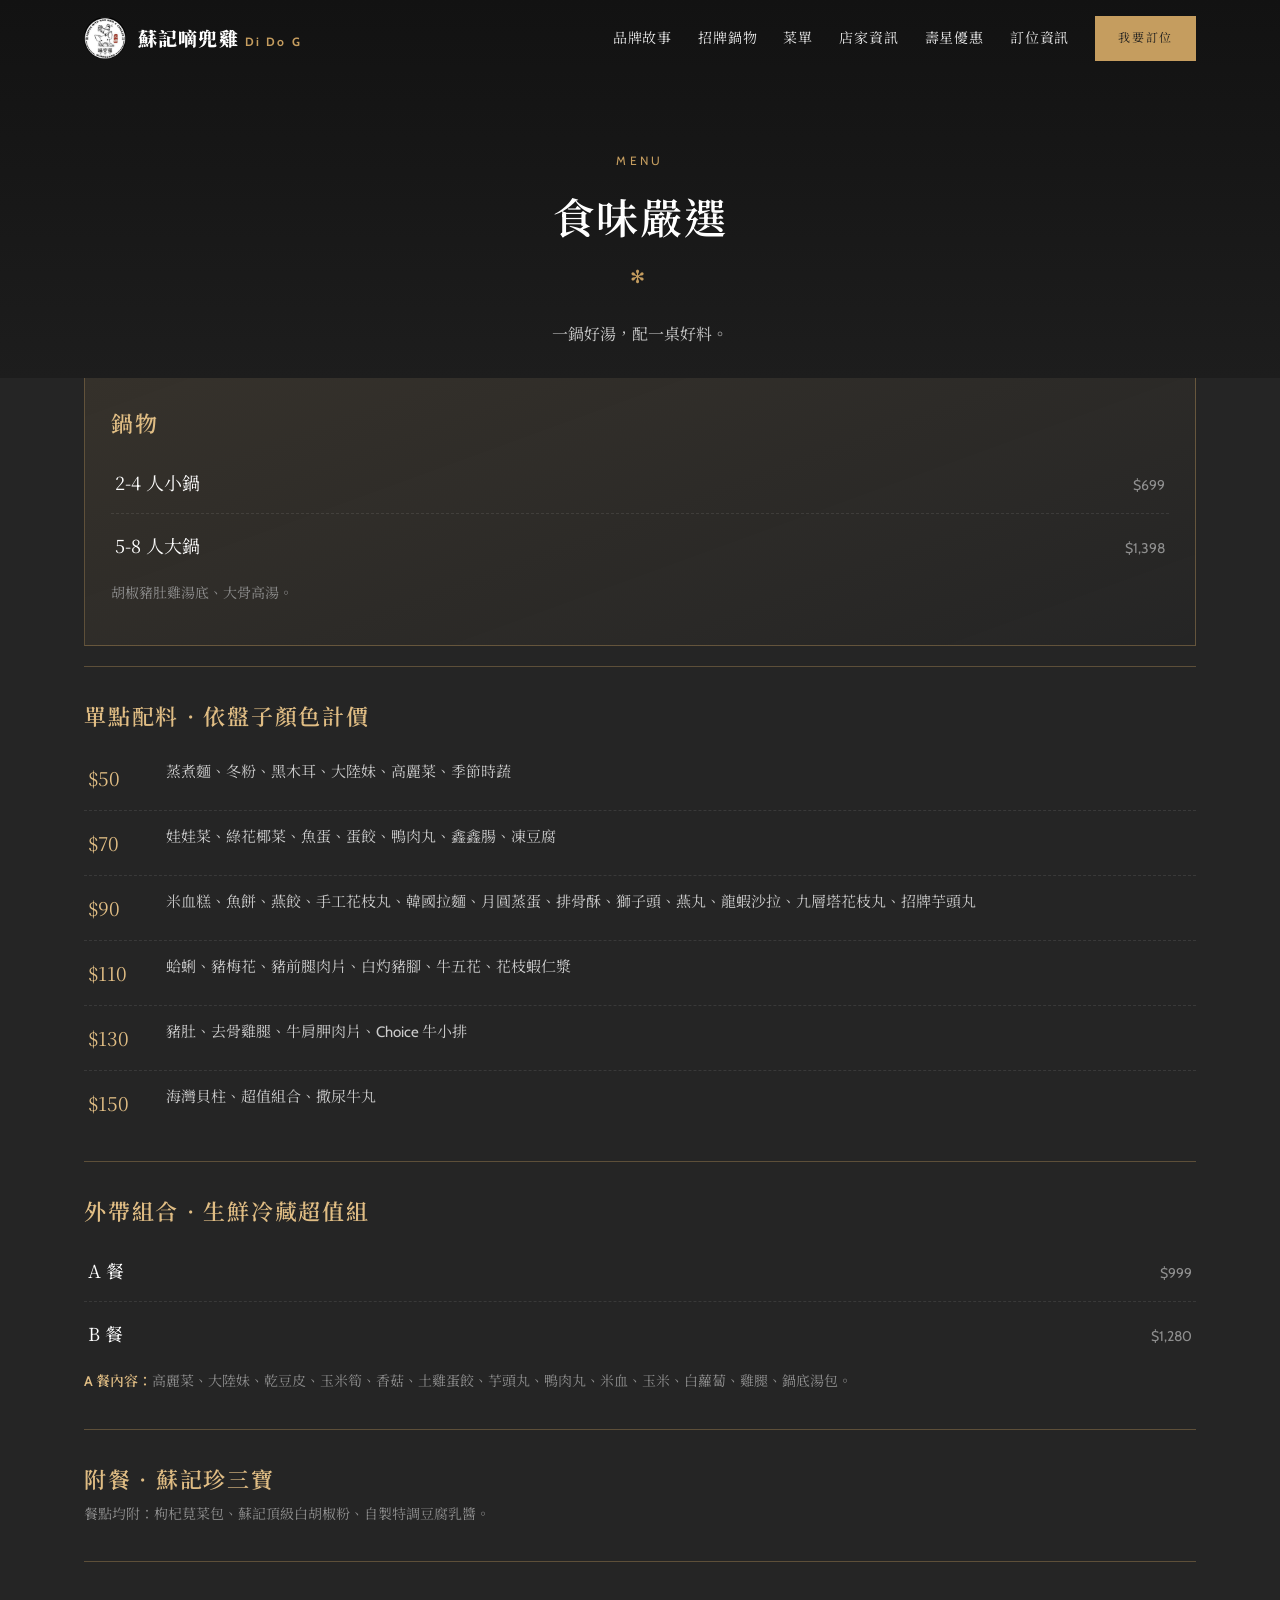
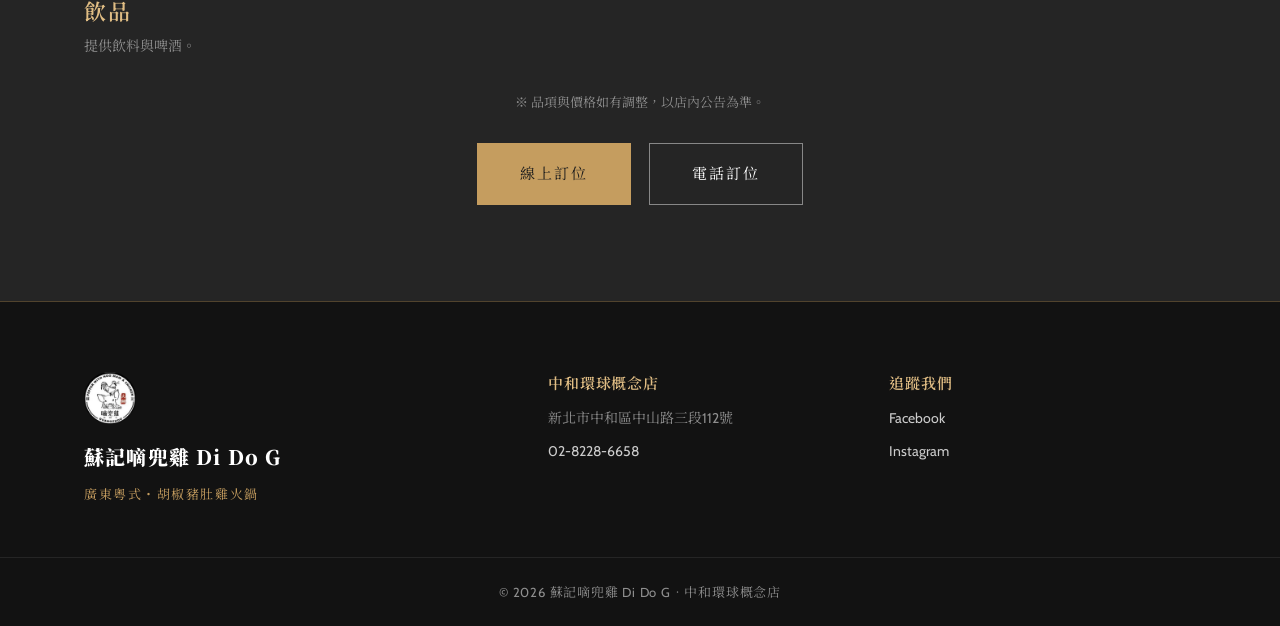
==== menu.html @ b0ac8d7d "鍋物文案改為 2-4人小鍋 / 5-8人大鍋；補推外帶A餐內容" ====
<!DOCTYPE html>
<html lang="zh-Hant">
<head>
<meta charset="utf-8">
<meta name="viewport" content="width=device-width, initial-scale=1">
<title>菜單 Menu ｜ 蘇記嘀兜雞 Di Do G 中和環球概念店</title>
<meta name="description" content="蘇記嘀兜雞 Di Do G 菜單：胡椒豬肚雞鍋 小鍋$699／大鍋$1398，單點配料依盤子顏色計價（50~150元），並提供飲料與啤酒。">
<link rel="canonical" href="https://www.didog.com.tw/menu.html">
<meta property="og:title" content="菜單 Menu ｜ 蘇記嘀兜雞 Di Do G">
<meta property="og:image" content="assets/img/hero.jpg">
<link rel="icon" href="assets/favicon.png" type="image/png">
<link rel="apple-touch-icon" href="assets/apple-touch-icon.png">
<link rel="preconnect" href="https://fonts.googleapis.com">
<link rel="preconnect" href="https://fonts.gstatic.com" crossorigin>
<link href="https://fonts.googleapis.com/css2?family=Cabin:ital,wght@0,400;0,600;1,400&family=Noto+Serif+TC:wght@400;600;900&display=swap" rel="stylesheet">
<link rel="stylesheet" href="css/style.css">
</head>
<body>

<header class="nav scrolled" id="nav">
  <div class="nav__inner">
    <a class="brand" href="index.html">
      <img src="assets/logo.png" alt="蘇記嘀兜雞 Di Do G" class="brand__logo">
      <span class="brand__name">蘇記嘀兜雞 <em>Di&nbsp;Do&nbsp;G</em></span>
    </a>
    <nav class="nav__menu" id="navMenu">
      <a href="index.html#story">品牌故事</a>
      <a href="index.html#dish">招牌鍋物</a>
      <a href="menu.html">菜單</a>
      <a href="index.html#stores">店家資訊</a>
      <a href="index.html#birthday">壽星優惠</a>
      <a href="index.html#booking">訂位資訊</a>
    </nav>
    <a class="btn btn--gold nav__cta" href="index.html#booking">我要訂位</a>
    <button class="nav__toggle" id="navToggle" aria-label="選單"><span></span><span></span><span></span></button>
  </div>
</header>

<section class="page-head">
  <div class="wrap center">
    <p class="kicker center">MENU</p>
    <h1 class="h2">食味嚴選</h1>
    <div class="divider center">✻</div>
    <p class="p">一鍋好湯，配一桌好料。</p>
  </div>
</section>

<section class="section section--dark" style="padding-top:0">
  <div class="wrap">

    <div class="menu-block menu-block--hl">
      <h3 class="menu-block__title">鍋物</h3>
      <ul class="menu-list">
        <li><span class="mi">2-4 人小鍋</span><span class="md">$699</span></li>
        <li><span class="mi">5-8 人大鍋</span><span class="md">$1,398</span></li>
      </ul>
      <p class="menu-note">胡椒豬肚雞湯底、大骨高湯。</p>
    </div>

    <div class="menu-block">
      <h3 class="menu-block__title">單點配料 · 依盤子顏色計價</h3>
      <ul class="ptable">
        <li><span class="price-tag">$50</span><span class="items">蒸煮麵、冬粉、黑木耳、大陸妹、高麗菜、季節時蔬</span></li>
        <li><span class="price-tag">$70</span><span class="items">娃娃菜、綠花椰菜、魚蛋、蛋餃、鴨肉丸、鑫鑫腸、凍豆腐</span></li>
        <li><span class="price-tag">$90</span><span class="items">米血糕、魚餅、燕餃、手工花枝丸、韓國拉麵、月圓蒸蛋、排骨酥、獅子頭、燕丸、龍蝦沙拉、九層塔花枝丸、招牌芋頭丸</span></li>
        <li><span class="price-tag">$110</span><span class="items">蛤蜊、豬梅花、豬前腿肉片、白灼豬腳、牛五花、花枝蝦仁漿</span></li>
        <li><span class="price-tag">$130</span><span class="items">豬肚、去骨雞腿、牛肩胛肉片、Choice 牛小排</span></li>
        <li><span class="price-tag">$150</span><span class="items">海灣貝柱、超值組合、撒尿牛丸</span></li>
      </ul>
    </div>

    <div class="menu-block">
      <h3 class="menu-block__title">外帶組合 · 生鮮冷藏超值組</h3>
      <ul class="menu-list">
        <li><span class="mi">A 餐</span><span class="md">$999</span></li>
        <li><span class="mi">B 餐</span><span class="md">$1,280</span></li>
      </ul>
      <p class="menu-note"><strong>A 餐內容：</strong>高麗菜、大陸妹、乾豆皮、玉米筍、香菇、土雞蛋餃、芋頭丸、鴨肉丸、米血、玉米、白蘿蔔、雞腿、鍋底湯包。</p>
    </div>

    <div class="menu-block">
      <h3 class="menu-block__title">附餐 · 蘇記珍三寶</h3>
      <p class="menu-note">餐點均附：枸杞莧菜包、蘇記頂級白胡椒粉、自製特調豆腐乳醬。</p>
    </div>

    <div class="menu-block">
      <h3 class="menu-block__title">飲品</h3>
      <p class="menu-note">提供飲料與啤酒。</p>
    </div>

    <p class="fine center">※ 品項與價格如有調整，以店內公告為準。</p>

    <div class="cta-row">
      <a class="btn btn--gold btn--lg" href="https://marincop-didog01.hf.space/booking/" target="_blank" rel="noopener" data-booking>線上訂位</a>
      <a class="btn btn--line btn--lg" href="tel:0282286658">電話訂位</a>
    </div>
  </div>
</section>

<footer class="footer">
  <div class="wrap footer__inner">
    <div class="footer__brand">
      <img src="assets/logo.png" alt="Di Do G" class="footer__logo">
      <p class="footer__name">蘇記嘀兜雞 Di Do G</p>
      <p class="footer__tag">廣東粵式・胡椒豬肚雞火鍋</p>
    </div>
    <div class="footer__col"><h4>中和環球概念店</h4><p>新北市中和區中山路三段112號</p><p><a href="tel:0282286658">02-8228-6658</a></p></div>
    <div class="footer__col"><h4>追蹤我們</h4><p><a href="https://www.facebook.com/people/61587805287866/" target="_blank" rel="noopener">Facebook</a></p><p><a href="https://www.instagram.com/didog260214/" target="_blank" rel="noopener">Instagram</a></p></div>
  </div>
  <div class="footer__bottom"><p>© <span id="year"></span> 蘇記嘀兜雞 Di Do G．中和環球概念店</p></div>
</footer>

<script src="js/main.js"></script>
</body>
</html>
---- css/style.css ----
/* ===== 蘇記嘀兜雞 Di Do G — 網站樣式 =====
   參考 hotpot106.com.tw 的深色×金色質感，重新實作 */

:root{
  --bg:#1d1d1d;
  --bg-2:#252525;
  --bg-3:#121212;
  --gold:#c59d5f;
  --gold-2:#e0bd84;
  --line:rgba(197,157,95,.35);
  --txt:#ffffff;
  --txt-2:#cccccc;
  --txt-3:#8f8f8f;
  --serif:"Noto Serif TC",serif;
  --sans:"Cabin","Noto Serif TC",-apple-system,"PingFang TC","Microsoft JhengHei",sans-serif;
  --maxw:1160px;
}

*{box-sizing:border-box}
html{scroll-behavior:smooth}
body{
  margin:0;background:var(--bg);color:var(--txt);
  font-family:var(--sans);font-size:16px;line-height:1.9;
  -webkit-font-smoothing:antialiased;overflow-x:hidden;
}
img{max-width:100%;display:block}
a{color:inherit;text-decoration:none}
h1,h2,h3,h4{font-family:var(--serif);font-weight:600;line-height:1.4;margin:0}
strong{color:var(--gold-2);font-weight:600}

.wrap{max-width:var(--maxw);margin:0 auto;padding:0 24px}
.wrap--narrow{max-width:760px}
.center{text-align:center}

.kicker{
  font-family:var(--sans);font-size:12px;letter-spacing:.28em;
  color:var(--gold);text-transform:uppercase;margin:0 0 14px
}
.h2{font-size:clamp(28px,4vw,42px);letter-spacing:.04em}
.p{margin:0 0 18px;color:var(--txt-2)}
.fine{font-size:13px;color:var(--txt-3);margin-top:16px}

.divider{color:var(--gold);margin:14px 0 26px;font-size:18px;letter-spacing:.3em}
.divider.center{text-align:center}

/* ---- 按鈕 ---- */
.btn{
  display:inline-block;font-family:var(--sans);font-size:14px;letter-spacing:.14em;
  padding:13px 30px;border:1px solid var(--gold);color:var(--gold);
  transition:.25s;cursor:pointer;background:transparent;text-transform:uppercase
}
.btn:hover{background:var(--gold);color:#1d1d1d}
.btn--gold{background:var(--gold);color:#1d1d1d}
.btn--gold:hover{background:var(--gold-2);border-color:var(--gold-2)}
.btn--line{color:var(--txt);border-color:rgba(255,255,255,.45)}
.btn--line:hover{background:#fff;color:#1d1d1d;border-color:#fff}
.btn--lg{padding:16px 42px;font-size:15px}

/* ---- 導覽 ---- */
.nav{position:fixed;top:0;left:0;right:0;z-index:50;transition:.3s;background:transparent}
.nav.scrolled{background:rgba(18,18,18,.94);backdrop-filter:blur(8px);box-shadow:0 1px 0 rgba(255,255,255,.06)}
.nav__inner{max-width:var(--maxw);margin:0 auto;padding:16px 24px;display:flex;align-items:center;gap:26px}
.brand{display:flex;align-items:center;gap:12px}
.brand__logo{width:42px;height:42px}
.brand__name{font-family:var(--serif);font-weight:900;font-size:19px;letter-spacing:.06em;white-space:nowrap}
.brand__name em{font-family:var(--sans);font-style:normal;font-size:12px;letter-spacing:.18em;color:var(--gold)}
.nav__menu{margin-left:auto;display:flex;gap:26px;font-size:14px;letter-spacing:.06em}
.nav__menu a{color:#e9e9e9;position:relative;padding:6px 0}
.nav__menu a::after{content:"";position:absolute;left:0;bottom:0;width:0;height:1px;background:var(--gold);transition:.25s}
.nav__menu a:hover::after{width:100%}
.nav__cta{padding:10px 22px;font-size:12px}
.nav__toggle{display:none;flex-direction:column;gap:5px;background:none;border:0;cursor:pointer;padding:8px}
.nav__toggle span{width:24px;height:2px;background:#fff;display:block;transition:.3s}

/* ---- Hero ---- */
.hero{position:relative;min-height:100vh;display:flex;align-items:center;justify-content:center;text-align:center;overflow:hidden}
.hero__bg{position:absolute;inset:0;background-size:cover;background-position:center;transform:scale(1.05);animation:kenburns 18s ease-in-out infinite alternate}
@keyframes kenburns{from{transform:scale(1.05)}to{transform:scale(1.15)}}
.hero__overlay{position:absolute;inset:0;background:linear-gradient(180deg,rgba(18,18,18,.55),rgba(18,18,18,.75) 60%,#1d1d1d)}
.hero__content{position:relative;z-index:2;padding:120px 24px 100px;animation:fadeUp 1s .2s both}
@keyframes fadeUp{from{opacity:0;transform:translateY(24px)}to{opacity:1;transform:none}}
.hero__title{font-size:clamp(44px,9vw,104px);font-weight:900;letter-spacing:.08em;text-shadow:0 4px 30px rgba(0,0,0,.5)}
.hero__sub{font-size:clamp(15px,2vw,20px);letter-spacing:.3em;color:var(--gold-2);margin:12px 0 0}
.hero__lead{color:#eaeaea;max-width:560px;margin:0 auto 34px;font-size:15px}
.hero__scroll{position:absolute;bottom:26px;left:50%;transform:translateX(-50%);z-index:2;color:var(--gold);font-size:22px;animation:bob 1.8s infinite}
@keyframes bob{0%,100%{transform:translate(-50%,0)}50%{transform:translate(-50%,8px)}}

/* ---- Section ---- */
.section{padding:96px 0}
.section--dark{background:var(--bg-2)}
.section--gold{background:linear-gradient(135deg,#2a2317,#1d1d1d);border-top:1px solid var(--line);border-bottom:1px solid var(--line)}

.stats{display:flex;justify-content:center;gap:56px;margin-top:44px;flex-wrap:wrap}
.stat{text-align:center}
.stat b{display:block;font-family:var(--serif);font-size:34px;color:var(--gold);line-height:1.2}
.stat span{font-size:13px;letter-spacing:.12em;color:var(--txt-3)}

/* ---- 卡片 ---- */
.cards{display:grid;grid-template-columns:repeat(3,1fr);gap:26px;margin-top:8px}
.card{border:1px solid var(--line);padding:38px 30px;background:rgba(255,255,255,.02);transition:.3s}
.card:hover{border-color:var(--gold);transform:translateY(-4px)}
.card h3{font-size:22px;margin-bottom:14px;color:var(--gold-2)}
.card p{color:var(--txt-2);font-size:15px;margin:0}

/* ---- Gallery ---- */
.gallery__grid{display:grid;grid-template-columns:repeat(2,1fr);grid-auto-rows:1fr}
.gallery__item{margin:0;overflow:hidden;position:relative;aspect-ratio:4/3}
.gallery__item img{width:100%;height:100%;object-fit:cover;transition:.6s}
.gallery__item:hover img{transform:scale(1.08)}
.gallery__item::after{content:"";position:absolute;inset:0;background:rgba(18,18,18,.18);transition:.4s}
.gallery__item:hover::after{background:rgba(18,18,18,0)}

.price{font-family:var(--serif);font-size:22px;color:var(--gold-2);margin:22px 0 30px}

/* ---- 分店 ---- */
.stores{display:grid;grid-template-columns:minmax(0,680px);justify-content:center;gap:26px;margin-bottom:40px}
.store{border:1px solid var(--line);padding:34px 30px;background:rgba(255,255,255,.02)}
.store--main{border-color:var(--gold);background:linear-gradient(160deg,rgba(197,157,95,.10),transparent)}
.store h3{font-size:21px;color:var(--gold-2);margin-bottom:4px}
.store__tag{font-size:12px;letter-spacing:.16em;color:var(--gold);margin:0 0 20px;text-transform:uppercase}
.store ul{list-style:none;margin:0;padding:0}
.store li{display:flex;gap:14px;padding:9px 0;border-bottom:1px dashed rgba(255,255,255,.09);font-size:15px;color:var(--txt-2)}
.store li:last-child{border-bottom:0}
.store li span{flex:0 0 52px;color:var(--txt-3);font-size:13px;letter-spacing:.1em}
.store a{color:var(--gold-2)}

.map{border:1px solid var(--line);line-height:0}
.map iframe{width:100%;height:380px;border:0;filter:grayscale(.3) contrast(.95)}

/* ---- 訂位 CTA ---- */
.cta-row{display:flex;gap:18px;justify-content:center;flex-wrap:wrap;margin-top:28px}

/* ---- 頁尾 ---- */
.footer{background:var(--bg-3);border-top:1px solid var(--line);padding:70px 0 0}
.footer__inner{display:grid;grid-template-columns:1.4fr 1fr 1fr;gap:34px}
.footer__logo{width:52px;height:52px;margin-bottom:14px}
.footer__name{font-family:var(--serif);font-weight:900;font-size:20px;letter-spacing:.06em;margin:0}
.footer__tag{color:var(--gold);font-size:13px;letter-spacing:.12em;margin:6px 0 0}
.footer__col h4{font-size:15px;color:var(--gold-2);margin-bottom:12px;letter-spacing:.06em}
.footer__col p{margin:6px 0;color:var(--txt-3);font-size:14px}
.footer__col a{color:var(--txt-2)}
.footer__col a:hover{color:var(--gold)}
.footer__bottom{border-top:1px solid rgba(255,255,255,.08);margin-top:50px;padding:22px 0;text-align:center}
.footer__bottom p{margin:0;font-size:13px;color:var(--txt-3);letter-spacing:.06em}

/* ---- 回頂端 ---- */
.to-top{position:fixed;right:22px;bottom:22px;width:46px;height:46px;border-radius:50%;
  border:1px solid var(--gold);background:rgba(18,18,18,.8);color:var(--gold);cursor:pointer;
  opacity:0;pointer-events:none;transition:.3s;font-size:16px;z-index:40}
.to-top.show{opacity:1;pointer-events:auto}
.to-top:hover{background:var(--gold);color:#1d1d1d}

/* ---- 菜單頁 ---- */
.page-head{padding:150px 0 10px;background:linear-gradient(180deg,#121212,#1d1d1d)}
.menu-block{border-top:1px solid var(--line);padding:34px 0 6px;margin-top:20px}
.menu-block:first-child{border-top:0;margin-top:0}
.menu-block__title{font-size:22px;color:var(--gold-2);letter-spacing:.08em;margin-bottom:6px}
.menu-block--hl{background:linear-gradient(160deg,rgba(197,157,95,.10),transparent);border:1px solid var(--line);padding:30px 26px;margin-top:34px}
.menu-note{color:var(--txt-3);font-size:14px;margin:4px 0 8px}
.menu-list{list-style:none;margin:12px 0 0;padding:0}
.menu-list li{display:flex;justify-content:space-between;gap:18px;align-items:baseline;
  padding:14px 4px;border-bottom:1px dashed rgba(255,255,255,.09)}
.menu-list li:last-child{border-bottom:0}
.menu-list--grid{display:grid;grid-template-columns:1fr 1fr;column-gap:40px}
.menu-list--grid li{display:block}
.menu-list .mi{font-family:var(--serif);font-size:18px;color:#fff}
.menu-list .md{color:var(--txt-3);font-size:14px;text-align:right}

/* ---- 菜單價目表 ---- */
.ptable{list-style:none;margin:14px 0 0;padding:0}
.ptable li{display:flex;gap:18px;align-items:flex-start;padding:14px 4px;border-bottom:1px dashed rgba(255,255,255,.09)}
.ptable li:last-child{border-bottom:0}
.ptable .price-tag{flex:0 0 60px;font-family:var(--serif);font-size:19px;color:var(--gold-2)}
.ptable .items{color:var(--txt-2);font-size:15px;line-height:1.7}

/* ---- 響應式 ---- */
@media(max-width:900px){
  .nav__menu{display:none}
  .nav__menu.open{display:flex;position:absolute;top:100%;left:0;right:0;flex-direction:column;
    gap:0;background:rgba(18,18,18,.98);padding:10px 24px;border-top:1px solid var(--line)}
  .nav__menu.open a{padding:14px 0;border-bottom:1px solid rgba(255,255,255,.06)}
  .nav__toggle{display:flex;margin-left:auto}
  .nav__cta{display:none}
  .cards{grid-template-columns:1fr}
  .gallery__grid{grid-template-columns:repeat(2,1fr)}
  .stores{grid-template-columns:1fr}
  .footer__inner{grid-template-columns:1fr 1fr}
  .section{padding:70px 0}
  .stats{gap:34px}
}
@media(max-width:520px){
  .gallery__grid{grid-template-columns:1fr}
  .footer__inner{grid-template-columns:1fr}
}
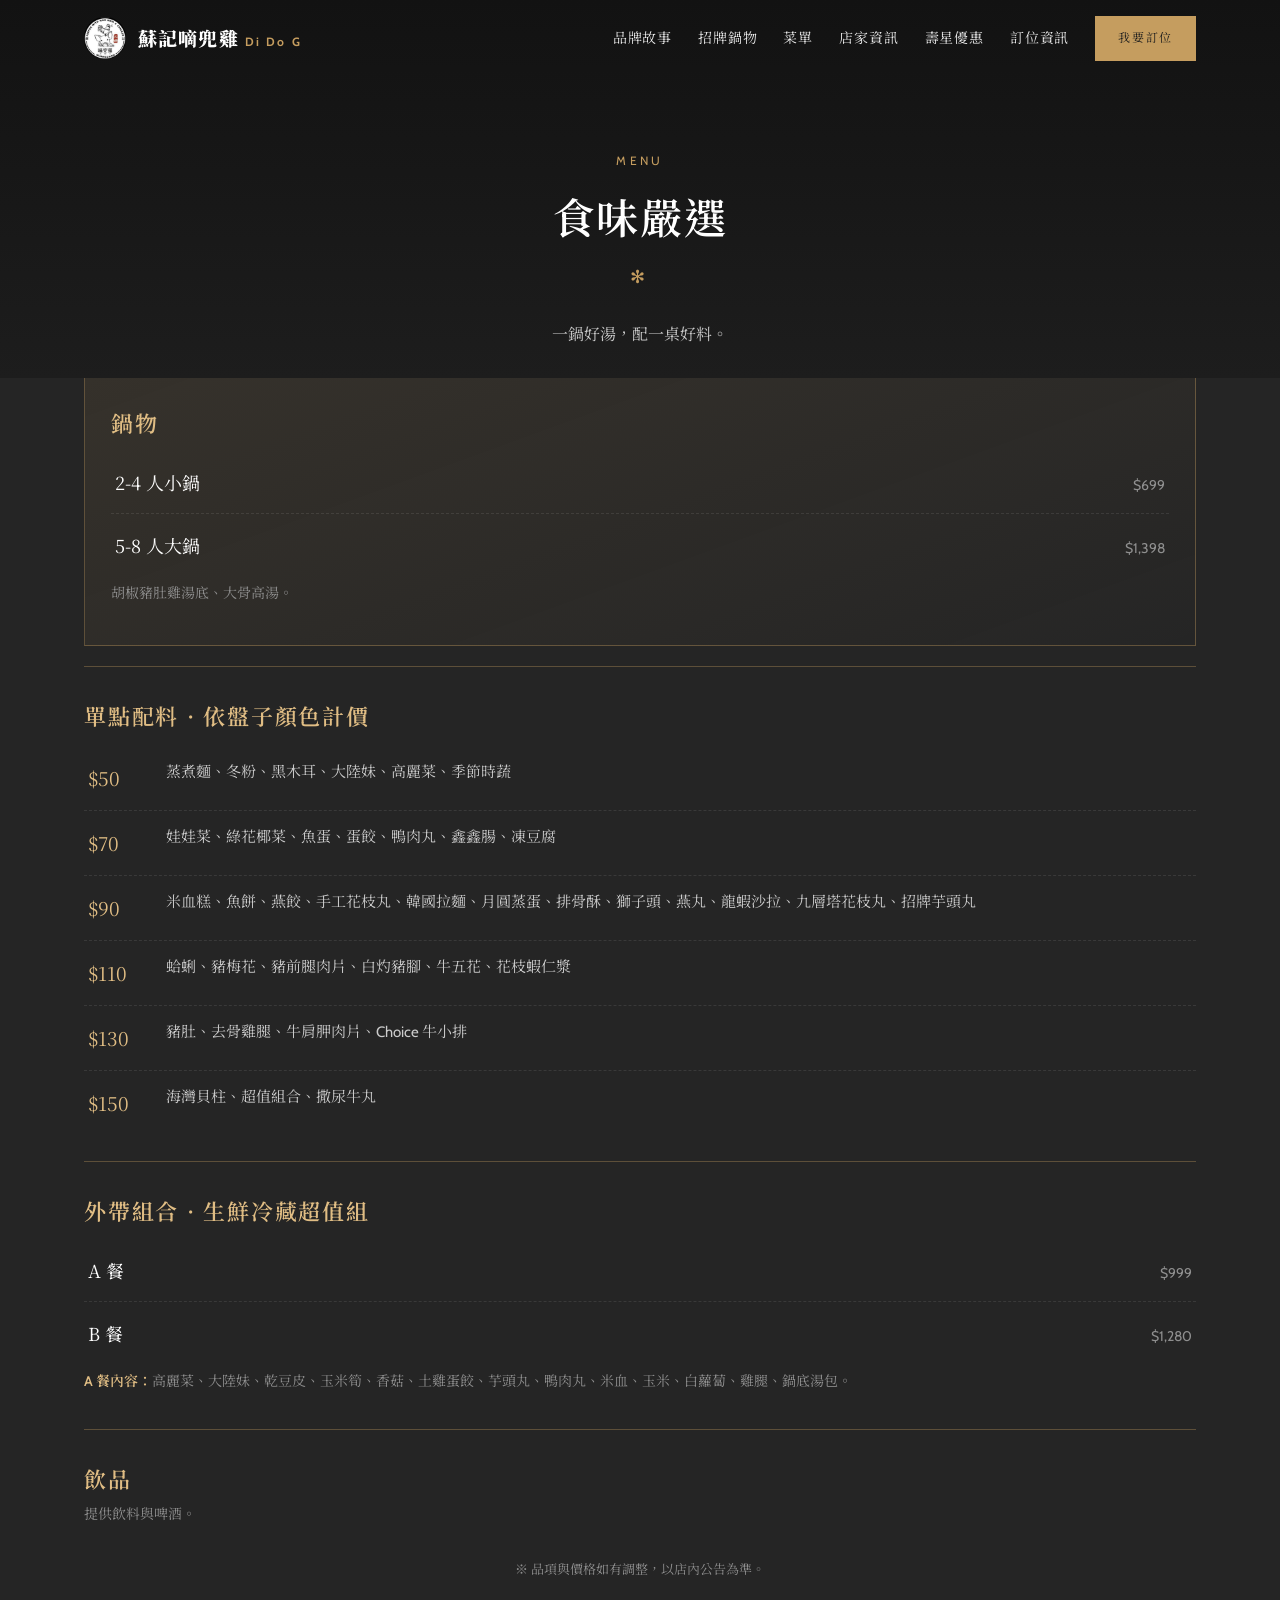
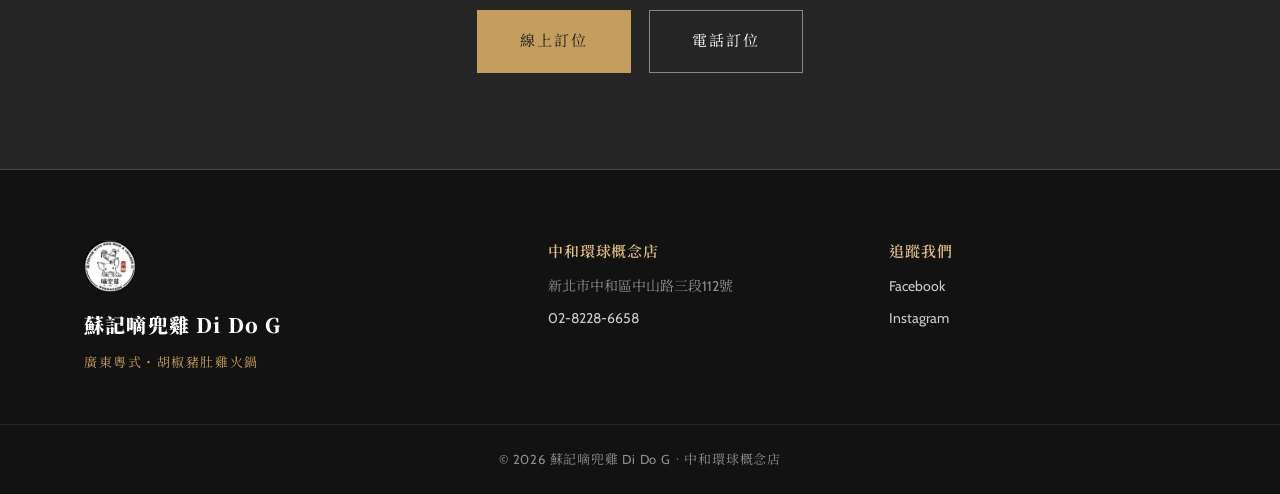
==== commit 4504da98: "移除菜單『附餐·蘇記珍三寶』段落" ====
--- a/menu.html
+++ b/menu.html
@@ -79,11 +79,6 @@
     </div>
 
     <div class="menu-block">
-      <h3 class="menu-block__title">附餐 · 蘇記珍三寶</h3>
-      <p class="menu-note">餐點均附：枸杞莧菜包、蘇記頂級白胡椒粉、自製特調豆腐乳醬。</p>
-    </div>
-
-    <div class="menu-block">
       <h3 class="menu-block__title">飲品</h3>
       <p class="menu-note">提供飲料與啤酒。</p>
     </div>
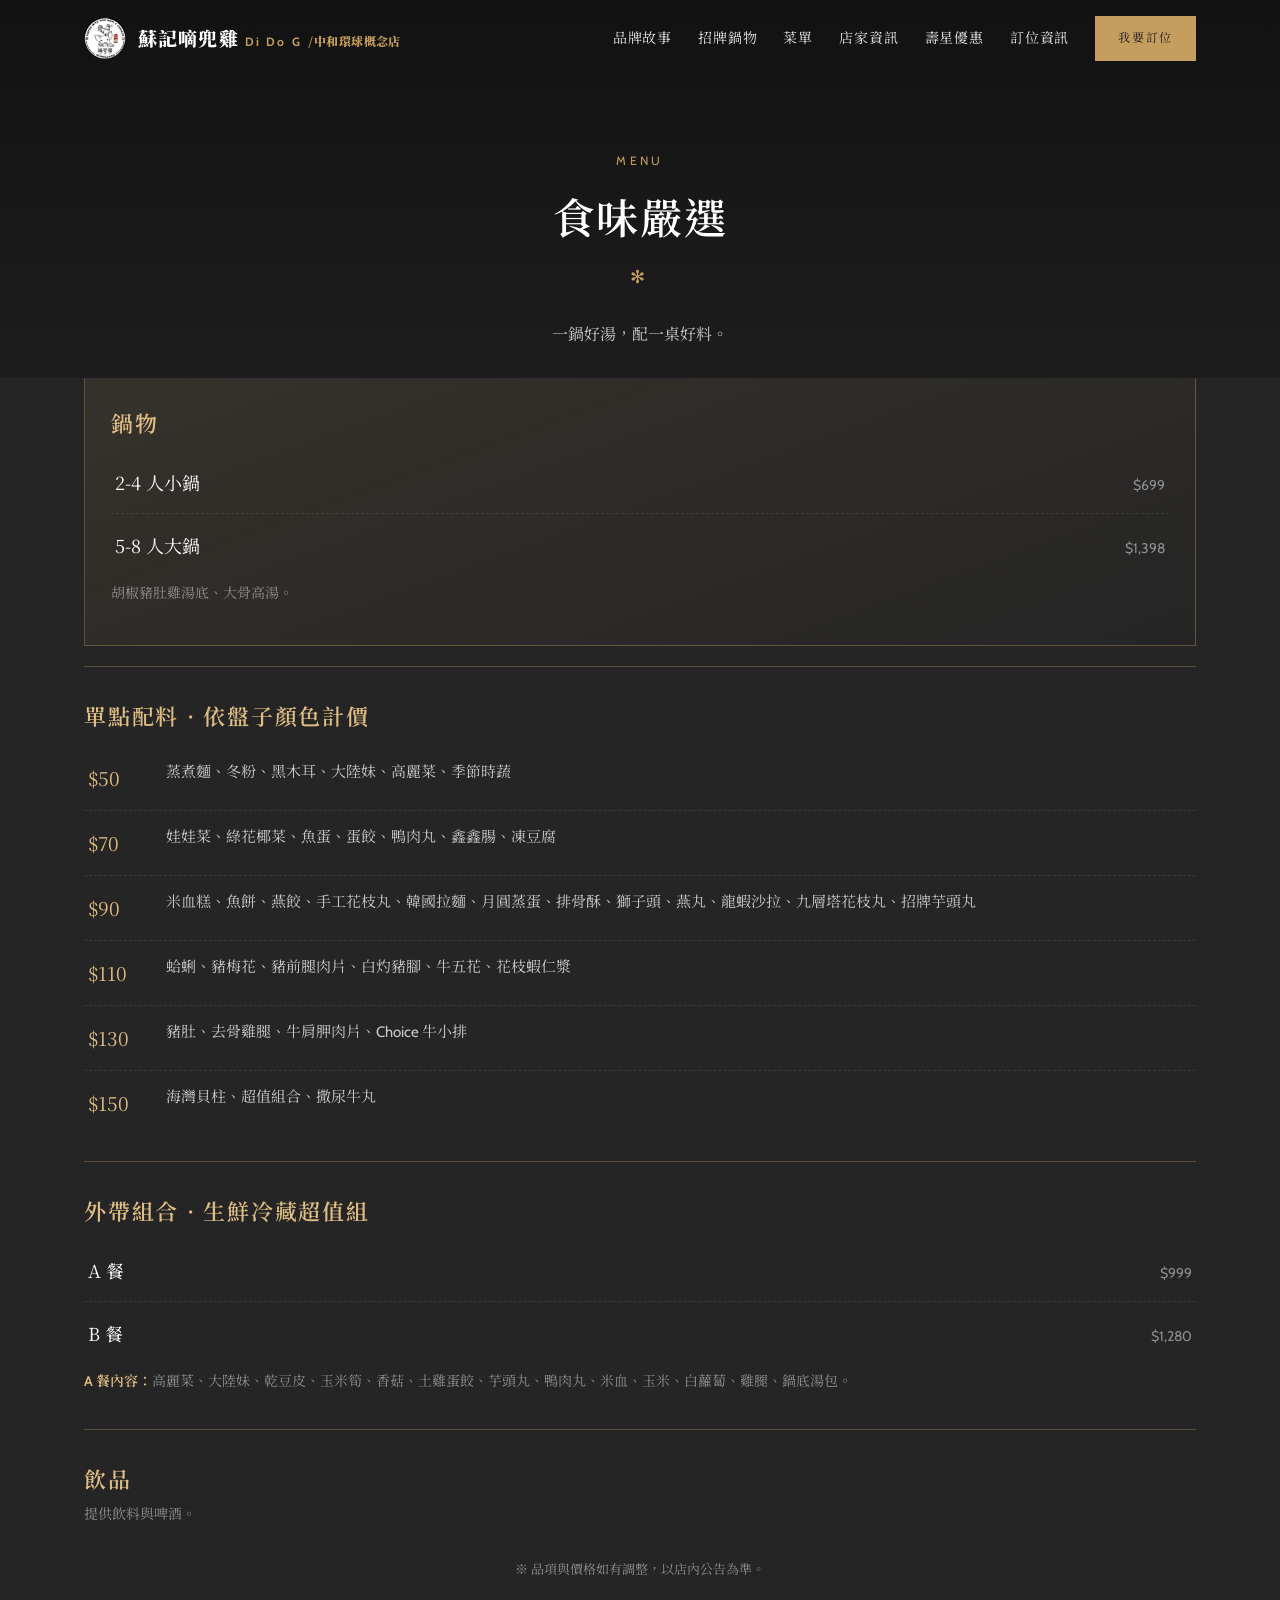
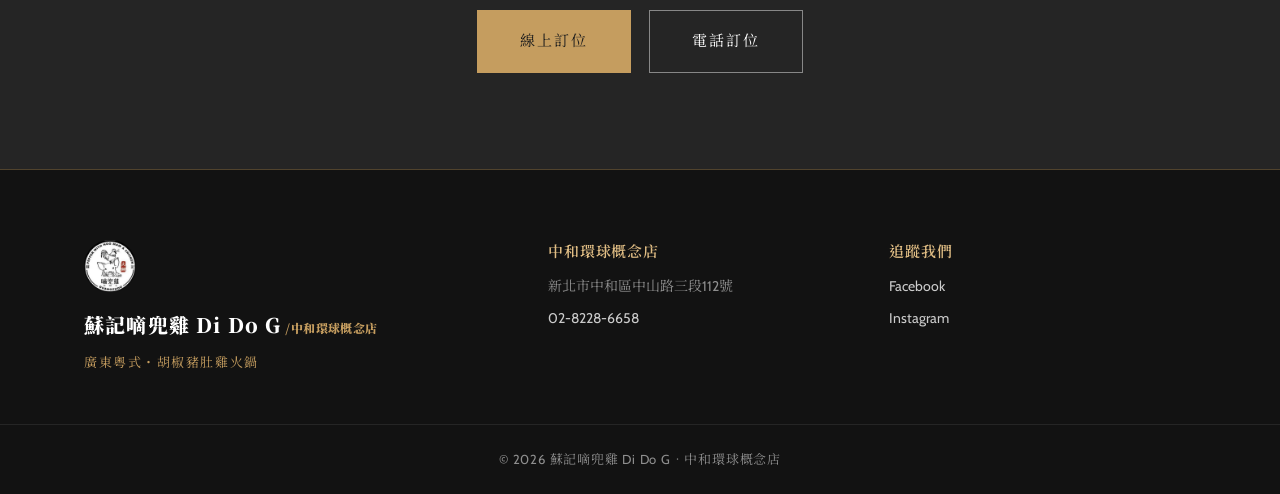
==== commit fcdc3af7: "品牌名後加『/中和環球概念店』(導覽列+頁尾)" ====
--- a/menu.html
+++ b/menu.html
@@ -21,7 +21,7 @@
   <div class="nav__inner">
     <a class="brand" href="index.html">
       <img src="assets/logo.png" alt="蘇記嘀兜雞 Di Do G" class="brand__logo">
-      <span class="brand__name">蘇記嘀兜雞 <em>Di&nbsp;Do&nbsp;G</em></span>
+      <span class="brand__name">蘇記嘀兜雞 <em>Di&nbsp;Do&nbsp;G</em> <span class="brand__branch">/中和環球概念店</span></span>
     </a>
     <nav class="nav__menu" id="navMenu">
       <a href="index.html#story">品牌故事</a>
@@ -96,7 +96,7 @@
   <div class="wrap footer__inner">
     <div class="footer__brand">
       <img src="assets/logo.png" alt="Di Do G" class="footer__logo">
-      <p class="footer__name">蘇記嘀兜雞 Di Do G</p>
+      <p class="footer__name">蘇記嘀兜雞 Di Do G<span class="brand__branch"> /中和環球概念店</span></p>
       <p class="footer__tag">廣東粵式・胡椒豬肚雞火鍋</p>
     </div>
     <div class="footer__col"><h4>中和環球概念店</h4><p>新北市中和區中山路三段112號</p><p><a href="tel:0282286658">02-8228-6658</a></p></div>
--- a/css/style.css
+++ b/css/style.css
@@ -64,6 +64,7 @@
 .brand__logo{width:42px;height:42px}
 .brand__name{font-family:var(--serif);font-weight:900;font-size:19px;letter-spacing:.06em;white-space:nowrap}
 .brand__name em{font-family:var(--sans);font-style:normal;font-size:12px;letter-spacing:.18em;color:var(--gold)}
+.brand__branch{font-size:12px;letter-spacing:.04em;color:var(--gold);white-space:nowrap}
 .nav__menu{margin-left:auto;display:flex;gap:26px;font-size:14px;letter-spacing:.06em}
 .nav__menu a{color:#e9e9e9;position:relative;padding:6px 0}
 .nav__menu a::after{content:"";position:absolute;left:0;bottom:0;width:0;height:1px;background:var(--gold);transition:.25s}
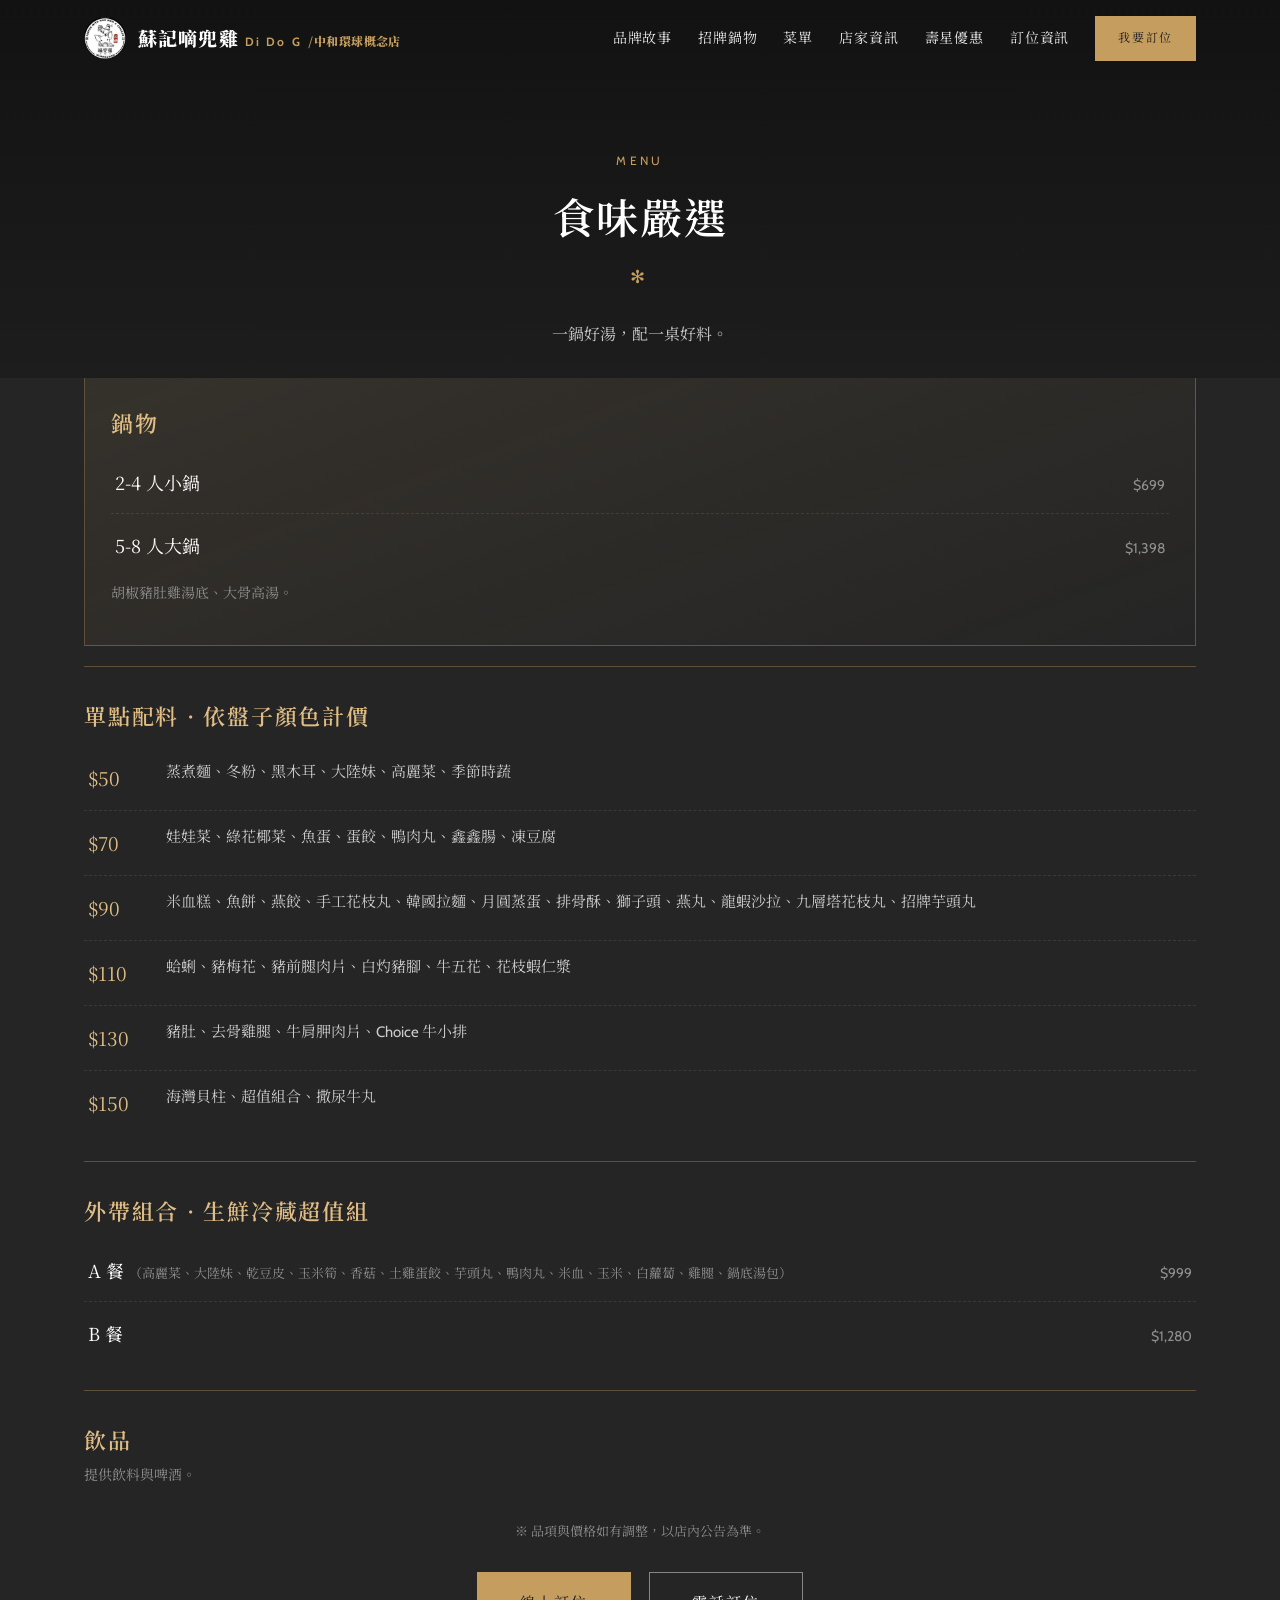
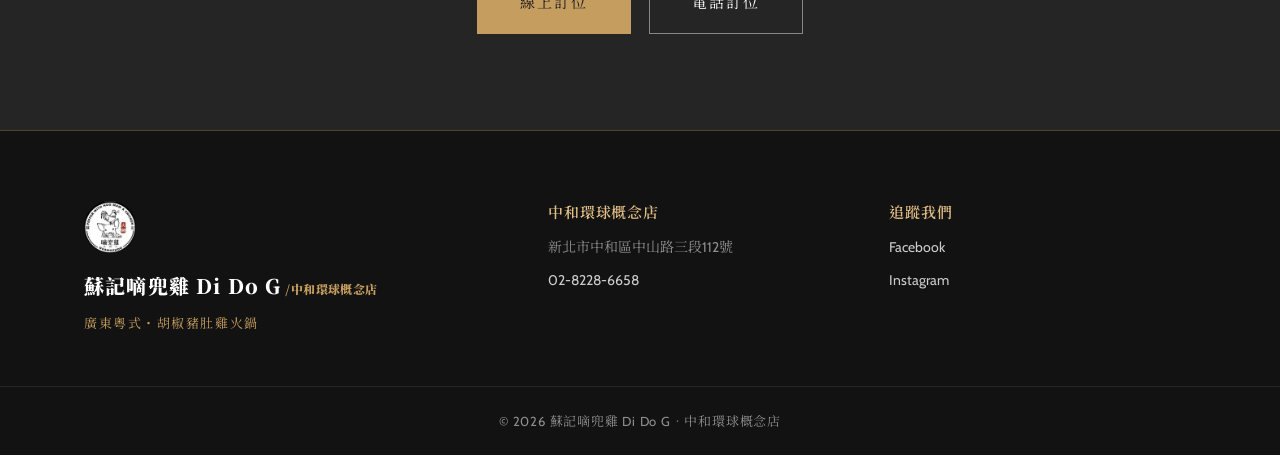
==== commit 0a99ccf8: "A餐內容改為行內顯示" ====
--- a/menu.html
+++ b/menu.html
@@ -72,10 +72,9 @@
     <div class="menu-block">
       <h3 class="menu-block__title">外帶組合 · 生鮮冷藏超值組</h3>
       <ul class="menu-list">
-        <li><span class="mi">A 餐</span><span class="md">$999</span></li>
+        <li><span class="mi">A 餐 <span class="combo-items">（高麗菜、大陸妹、乾豆皮、玉米筍、香菇、土雞蛋餃、芋頭丸、鴨肉丸、米血、玉米、白蘿蔔、雞腿、鍋底湯包）</span></span><span class="md">$999</span></li>
         <li><span class="mi">B 餐</span><span class="md">$1,280</span></li>
       </ul>
-      <p class="menu-note"><strong>A 餐內容：</strong>高麗菜、大陸妹、乾豆皮、玉米筍、香菇、土雞蛋餃、芋頭丸、鴨肉丸、米血、玉米、白蘿蔔、雞腿、鍋底湯包。</p>
     </div>
 
     <div class="menu-block">
--- a/css/style.css
+++ b/css/style.css
@@ -65,6 +65,7 @@
 .brand__name{font-family:var(--serif);font-weight:900;font-size:19px;letter-spacing:.06em;white-space:nowrap}
 .brand__name em{font-family:var(--sans);font-style:normal;font-size:12px;letter-spacing:.18em;color:var(--gold)}
 .brand__branch{font-size:12px;letter-spacing:.04em;color:var(--gold);white-space:nowrap}
+.combo-items{font-family:var(--sans);font-size:13px;font-weight:400;color:var(--txt-3);letter-spacing:0;line-height:1.7}
 .nav__menu{margin-left:auto;display:flex;gap:26px;font-size:14px;letter-spacing:.06em}
 .nav__menu a{color:#e9e9e9;position:relative;padding:6px 0}
 .nav__menu a::after{content:"";position:absolute;left:0;bottom:0;width:0;height:1px;background:var(--gold);transition:.25s}
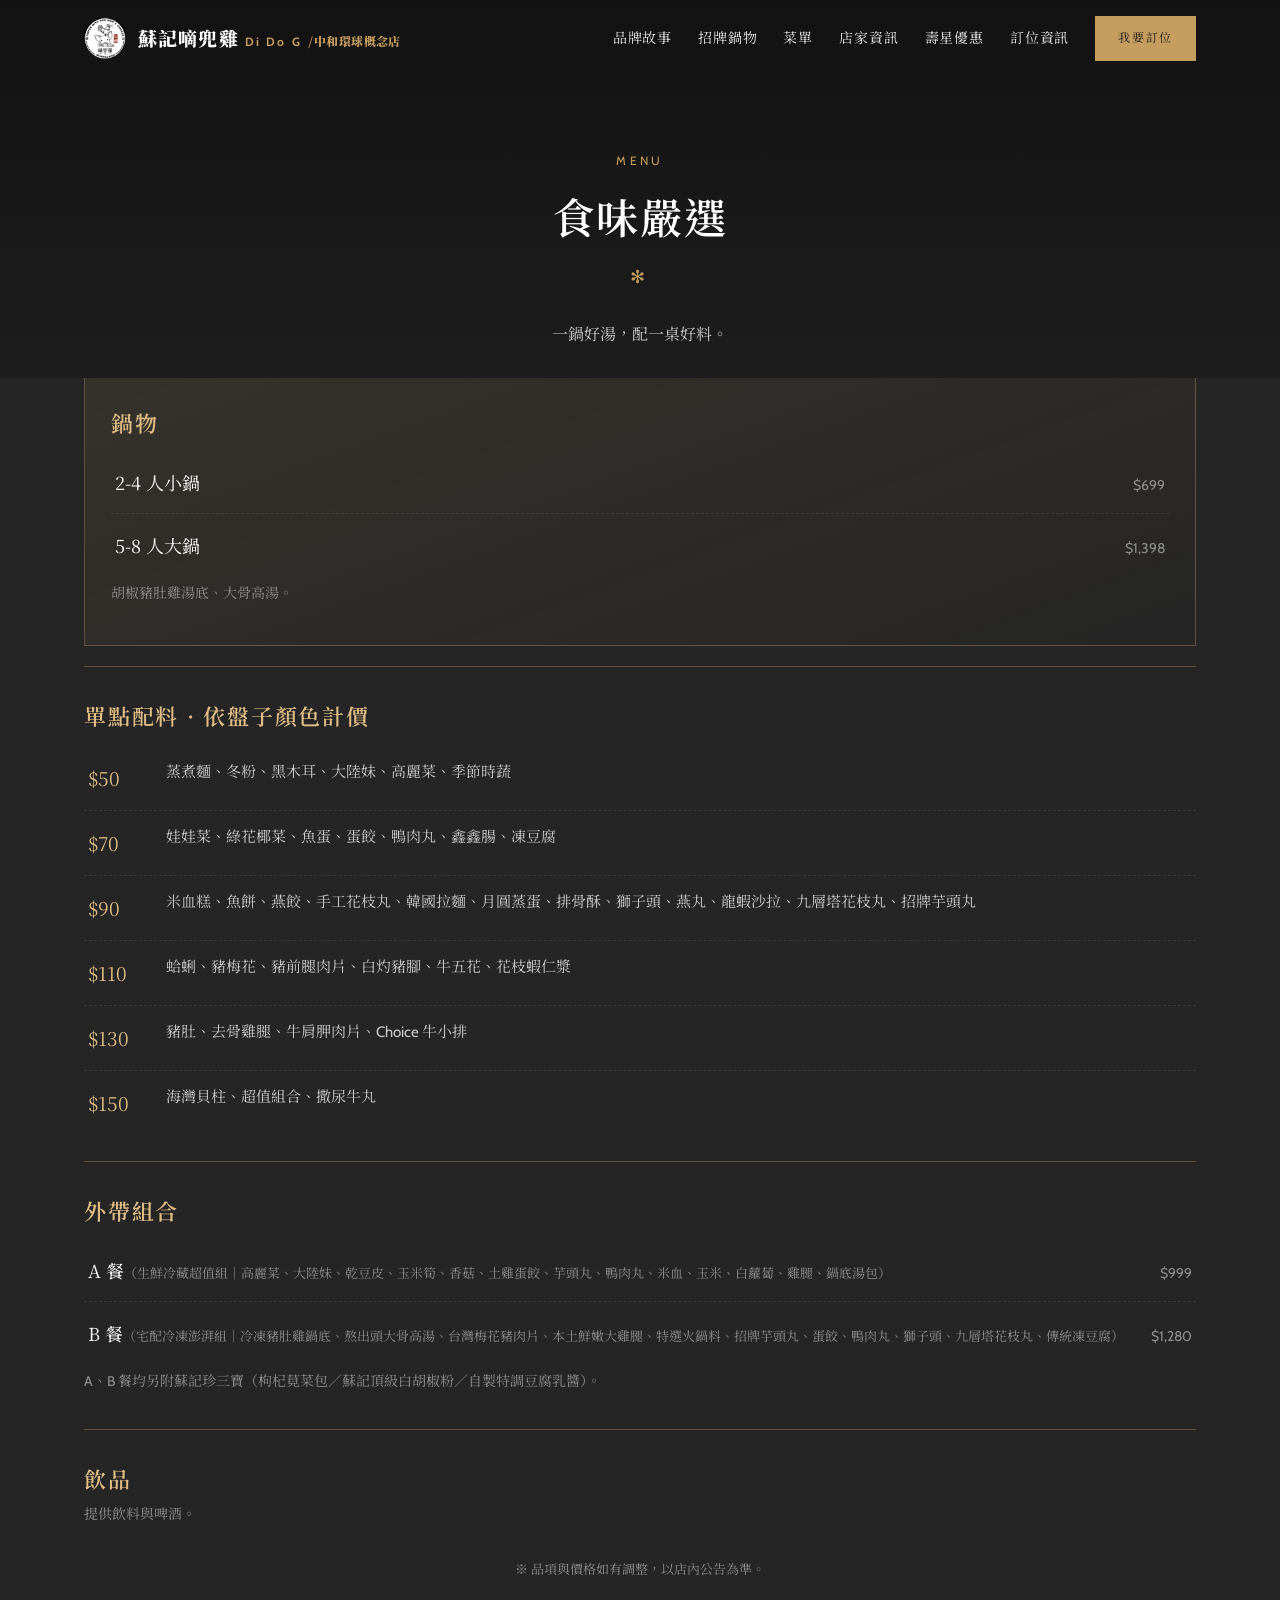
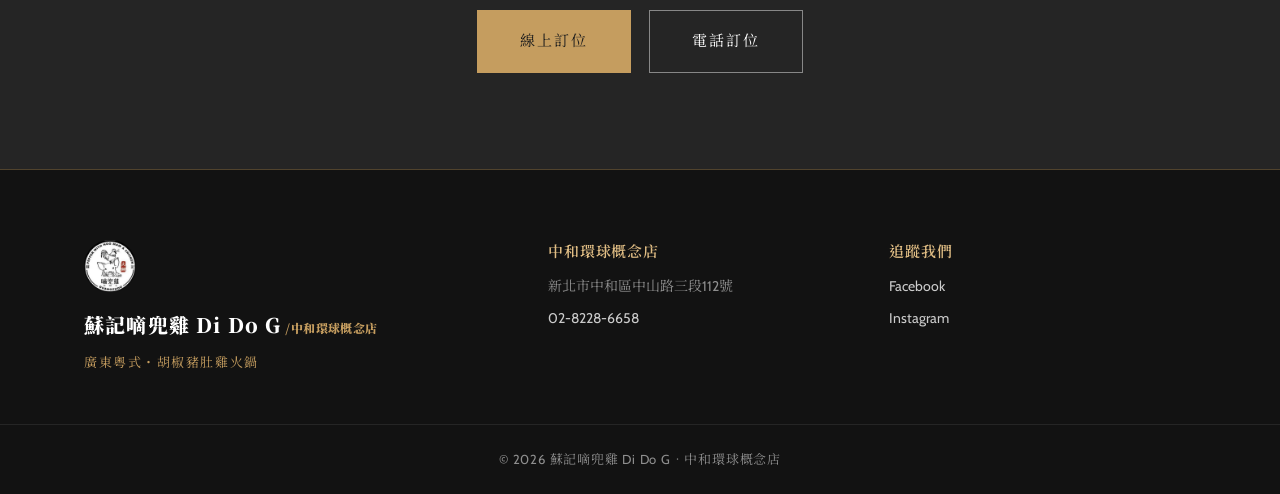
==== commit 210f3e60: "B餐內容改為行內；組合標題統一為『外帶組合』" ====
--- a/menu.html
+++ b/menu.html
@@ -70,11 +70,12 @@
     </div>
 
     <div class="menu-block">
-      <h3 class="menu-block__title">外帶組合 · 生鮮冷藏超值組</h3>
+      <h3 class="menu-block__title">外帶組合</h3>
       <ul class="menu-list">
-        <li><span class="mi">A 餐 <span class="combo-items">（高麗菜、大陸妹、乾豆皮、玉米筍、香菇、土雞蛋餃、芋頭丸、鴨肉丸、米血、玉米、白蘿蔔、雞腿、鍋底湯包）</span></span><span class="md">$999</span></li>
-        <li><span class="mi">B 餐</span><span class="md">$1,280</span></li>
+        <li><span class="mi">A 餐<span class="combo-items">（生鮮冷藏超值組｜高麗菜、大陸妹、乾豆皮、玉米筍、香菇、土雞蛋餃、芋頭丸、鴨肉丸、米血、玉米、白蘿蔔、雞腿、鍋底湯包）</span></span><span class="md">$999</span></li>
+        <li><span class="mi">B 餐<span class="combo-items">（宅配冷凍澎湃組｜冷凍豬肚雞鍋底、熬出頭大骨高湯、台灣梅花豬肉片、本土鮮嫩大雞腿、特選火鍋料、招牌芋頭丸、蛋餃、鴨肉丸、獅子頭、九層塔花枝丸、傳統凍豆腐）</span></span><span class="md">$1,280</span></li>
       </ul>
+      <p class="menu-note">A、B 餐均另附蘇記珍三寶（枸杞莧菜包／蘇記頂級白胡椒粉／自製特調豆腐乳醬）。</p>
     </div>
 
     <div class="menu-block">
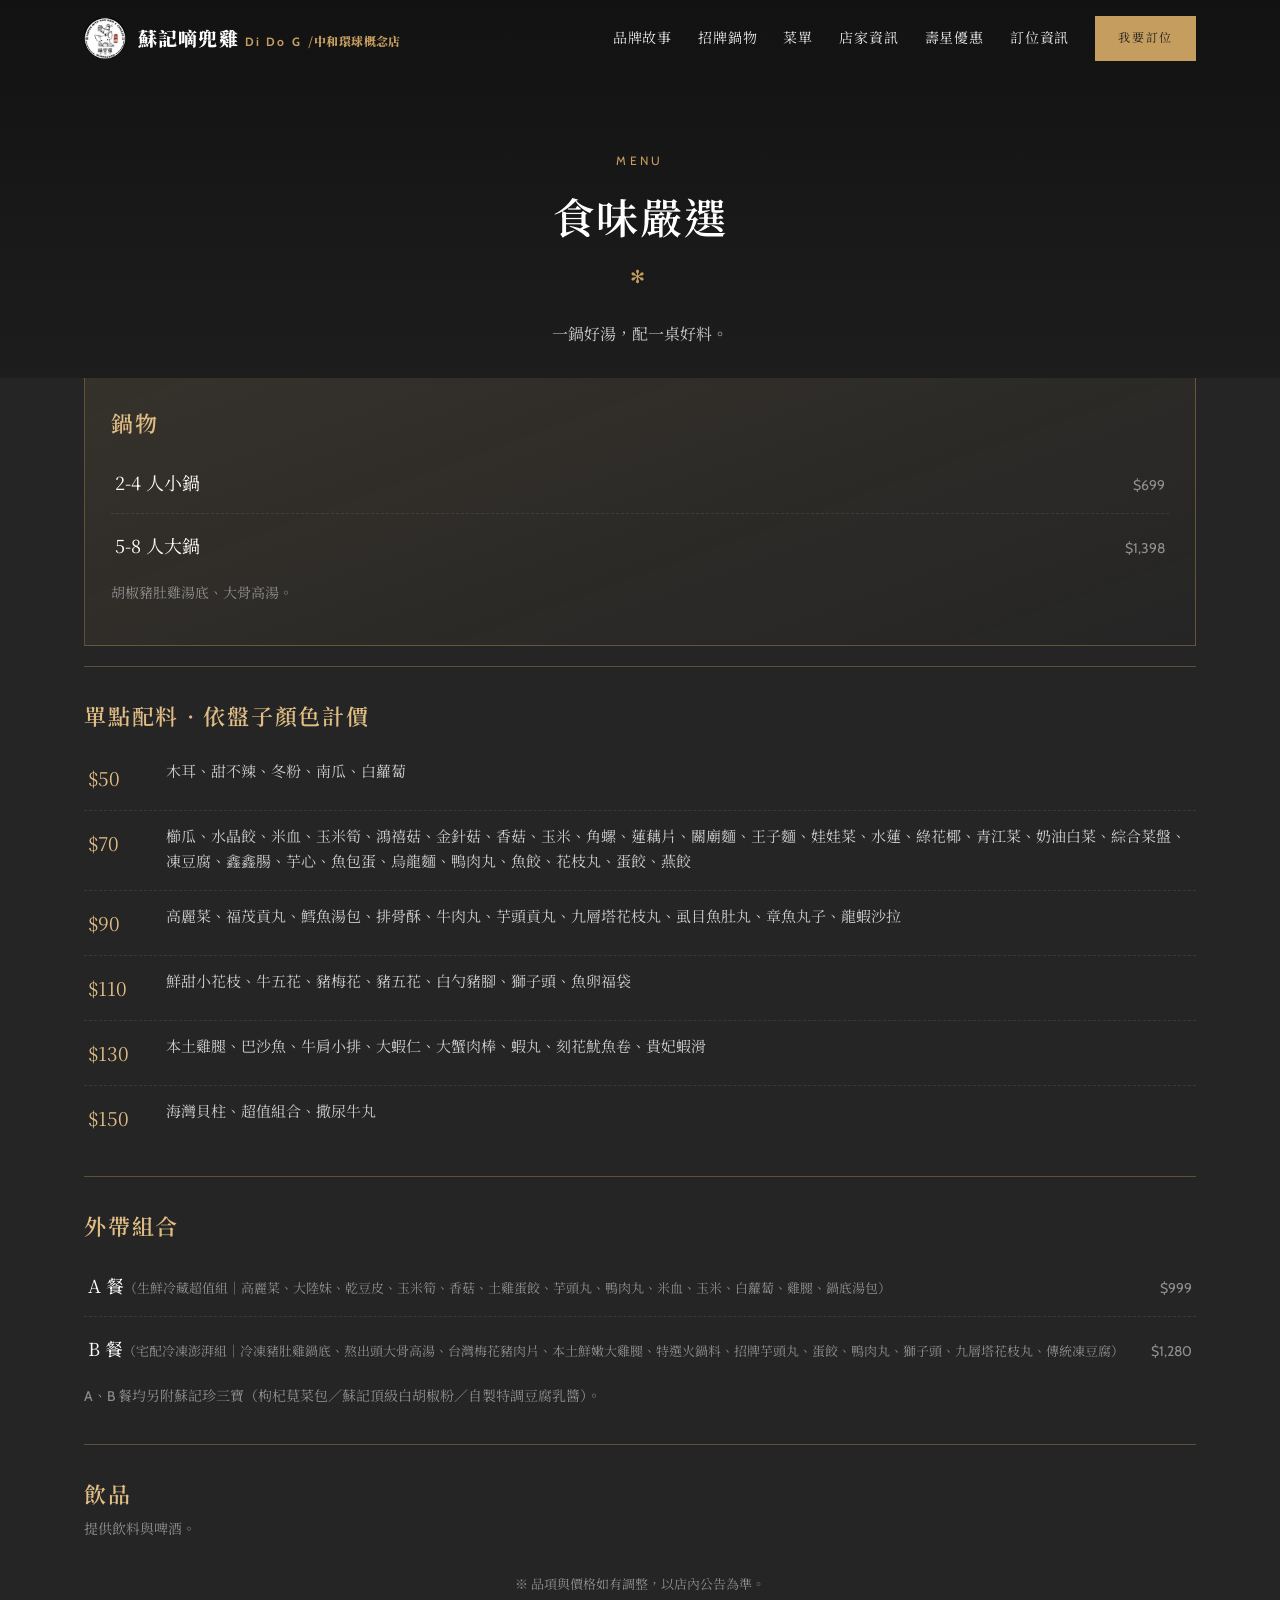
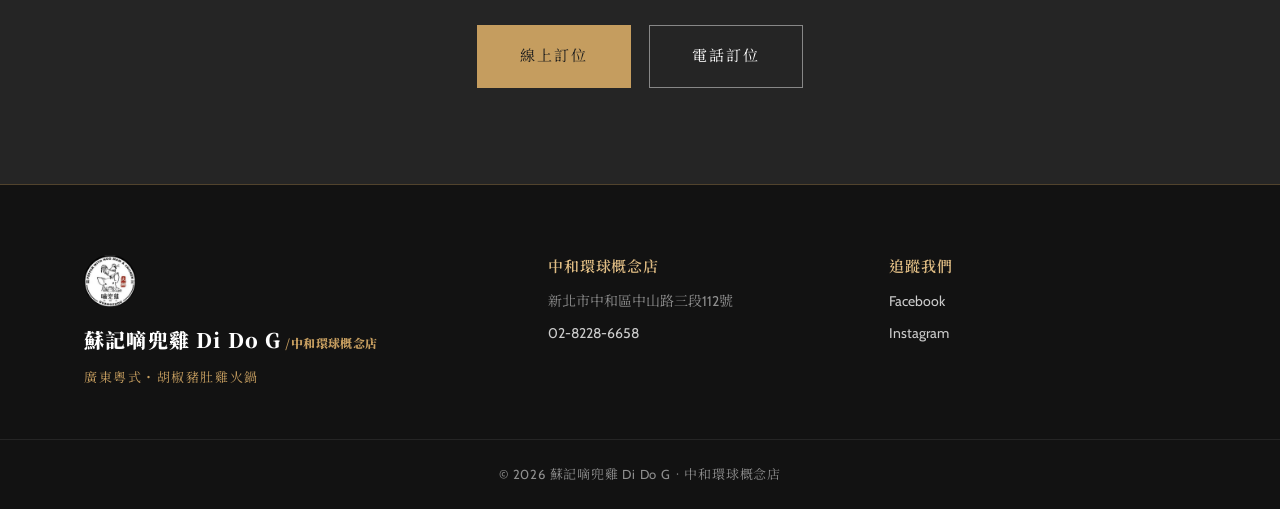
==== commit 74d14bdb: "更新單點配料：$50/$70/$90/$110/$130 品項" ====
--- a/menu.html
+++ b/menu.html
@@ -5,7 +5,7 @@
 <meta name="viewport" content="width=device-width, initial-scale=1">
 <title>菜單 Menu ｜ 蘇記嘀兜雞 Di Do G 中和環球概念店</title>
 <meta name="description" content="蘇記嘀兜雞 Di Do G 菜單：胡椒豬肚雞鍋 小鍋$699／大鍋$1398，單點配料依盤子顏色計價（50~150元），並提供飲料與啤酒。">
-<link rel="canonical" href="https://www.didog.com.tw/menu.html">
+<link rel="canonical" href="https://didog.trucop.com/menu.html">
 <meta property="og:title" content="菜單 Menu ｜ 蘇記嘀兜雞 Di Do G">
 <meta property="og:image" content="assets/img/hero.jpg">
 <link rel="icon" href="assets/favicon.png" type="image/png">
@@ -60,11 +60,11 @@
     <div class="menu-block">
       <h3 class="menu-block__title">單點配料 · 依盤子顏色計價</h3>
       <ul class="ptable">
-        <li><span class="price-tag">$50</span><span class="items">蒸煮麵、冬粉、黑木耳、大陸妹、高麗菜、季節時蔬</span></li>
-        <li><span class="price-tag">$70</span><span class="items">娃娃菜、綠花椰菜、魚蛋、蛋餃、鴨肉丸、鑫鑫腸、凍豆腐</span></li>
-        <li><span class="price-tag">$90</span><span class="items">米血糕、魚餅、燕餃、手工花枝丸、韓國拉麵、月圓蒸蛋、排骨酥、獅子頭、燕丸、龍蝦沙拉、九層塔花枝丸、招牌芋頭丸</span></li>
-        <li><span class="price-tag">$110</span><span class="items">蛤蜊、豬梅花、豬前腿肉片、白灼豬腳、牛五花、花枝蝦仁漿</span></li>
-        <li><span class="price-tag">$130</span><span class="items">豬肚、去骨雞腿、牛肩胛肉片、Choice 牛小排</span></li>
+        <li><span class="price-tag">$50</span><span class="items">木耳、甜不辣、冬粉、南瓜、白蘿蔔</span></li>
+        <li><span class="price-tag">$70</span><span class="items">櫛瓜、水晶餃、米血、玉米筍、鴻禧菇、金針菇、香菇、玉米、角螺、蓮藕片、關廟麵、王子麵、娃娃菜、水蓮、綠花椰、青江菜、奶油白菜、綜合菜盤、凍豆腐、鑫鑫腸、芋心、魚包蛋、烏龍麵、鴨肉丸、魚餃、花枝丸、蛋餃、燕餃</span></li>
+        <li><span class="price-tag">$90</span><span class="items">高麗菜、福茂貢丸、鱈魚湯包、排骨酥、牛肉丸、芋頭貢丸、九層塔花枝丸、虱目魚肚丸、章魚丸子、龍蝦沙拉</span></li>
+        <li><span class="price-tag">$110</span><span class="items">鮮甜小花枝、牛五花、豬梅花、豬五花、白勺豬腳、獅子頭、魚卵福袋</span></li>
+        <li><span class="price-tag">$130</span><span class="items">本土雞腿、巴沙魚、牛肩小排、大蝦仁、大蟹肉棒、蝦丸、刻花魷魚卷、貴妃蝦滑</span></li>
         <li><span class="price-tag">$150</span><span class="items">海灣貝柱、超值組合、撒尿牛丸</span></li>
       </ul>
     </div>
